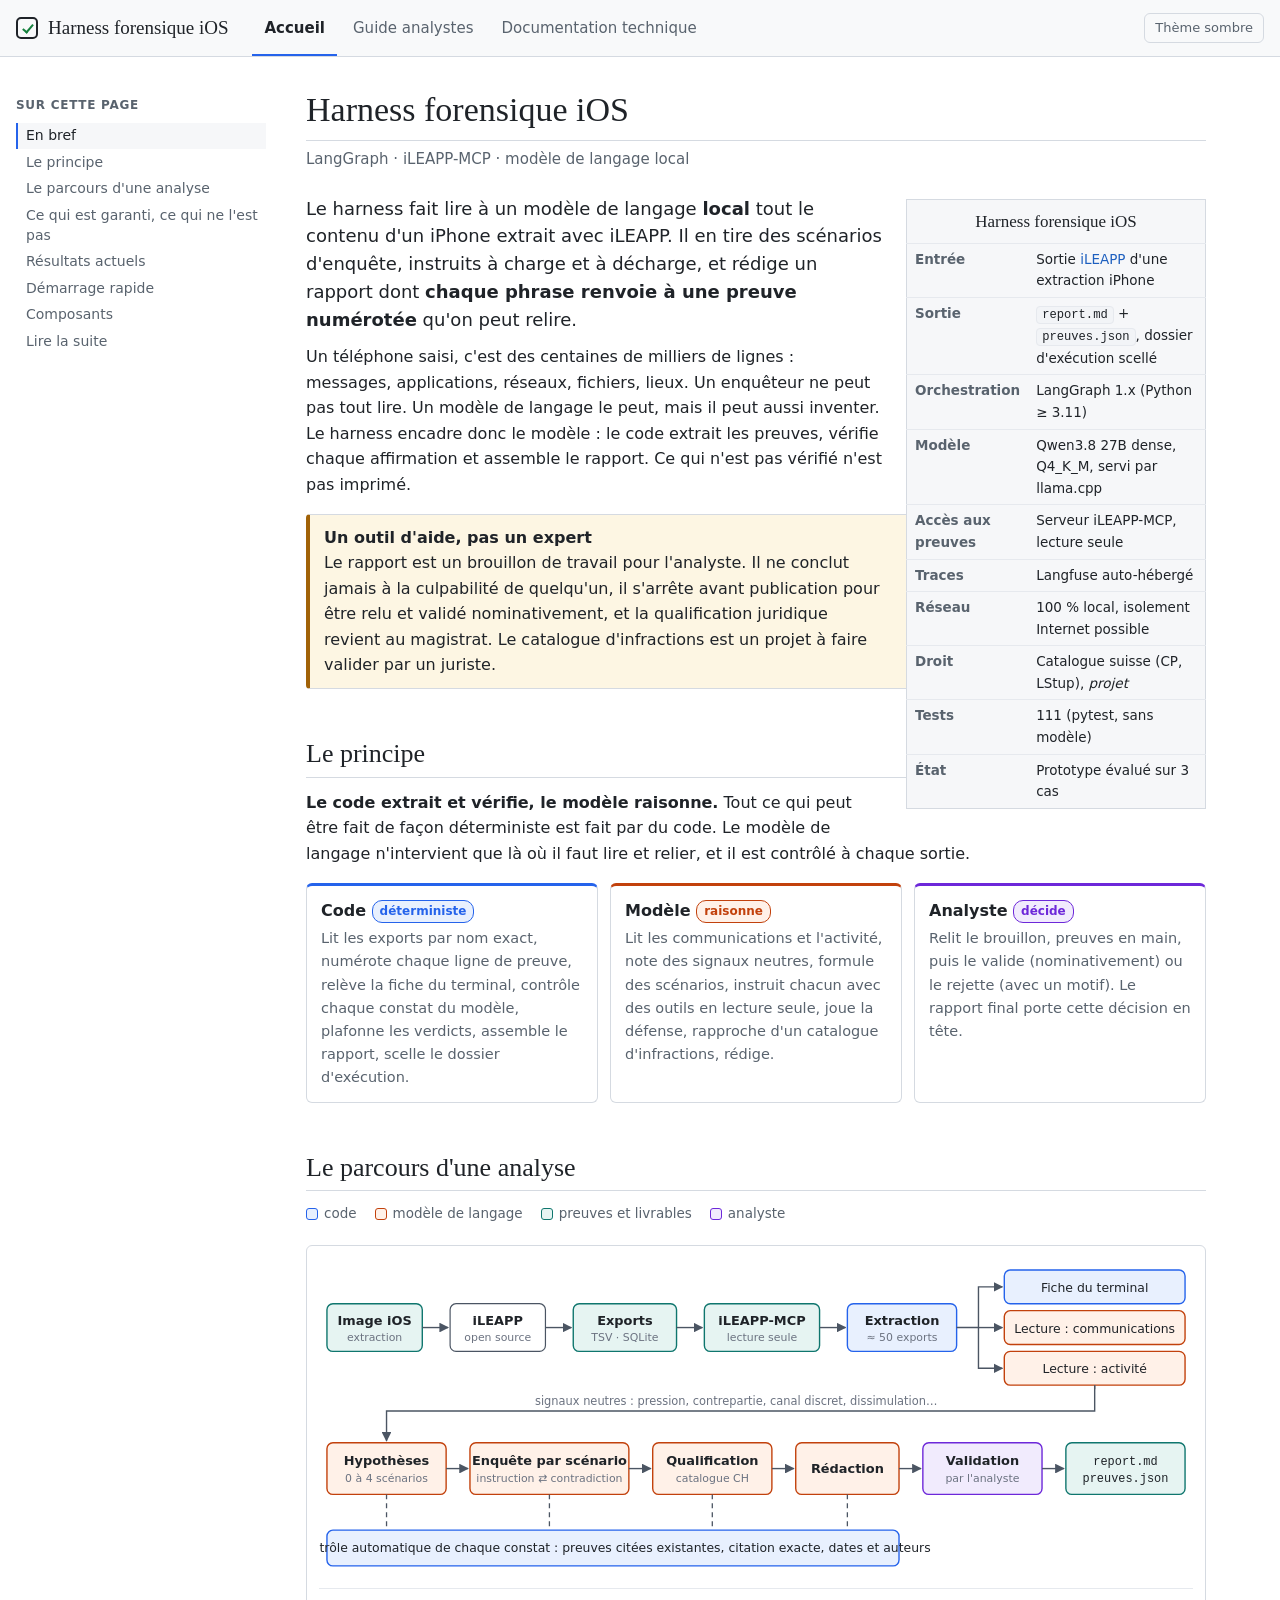
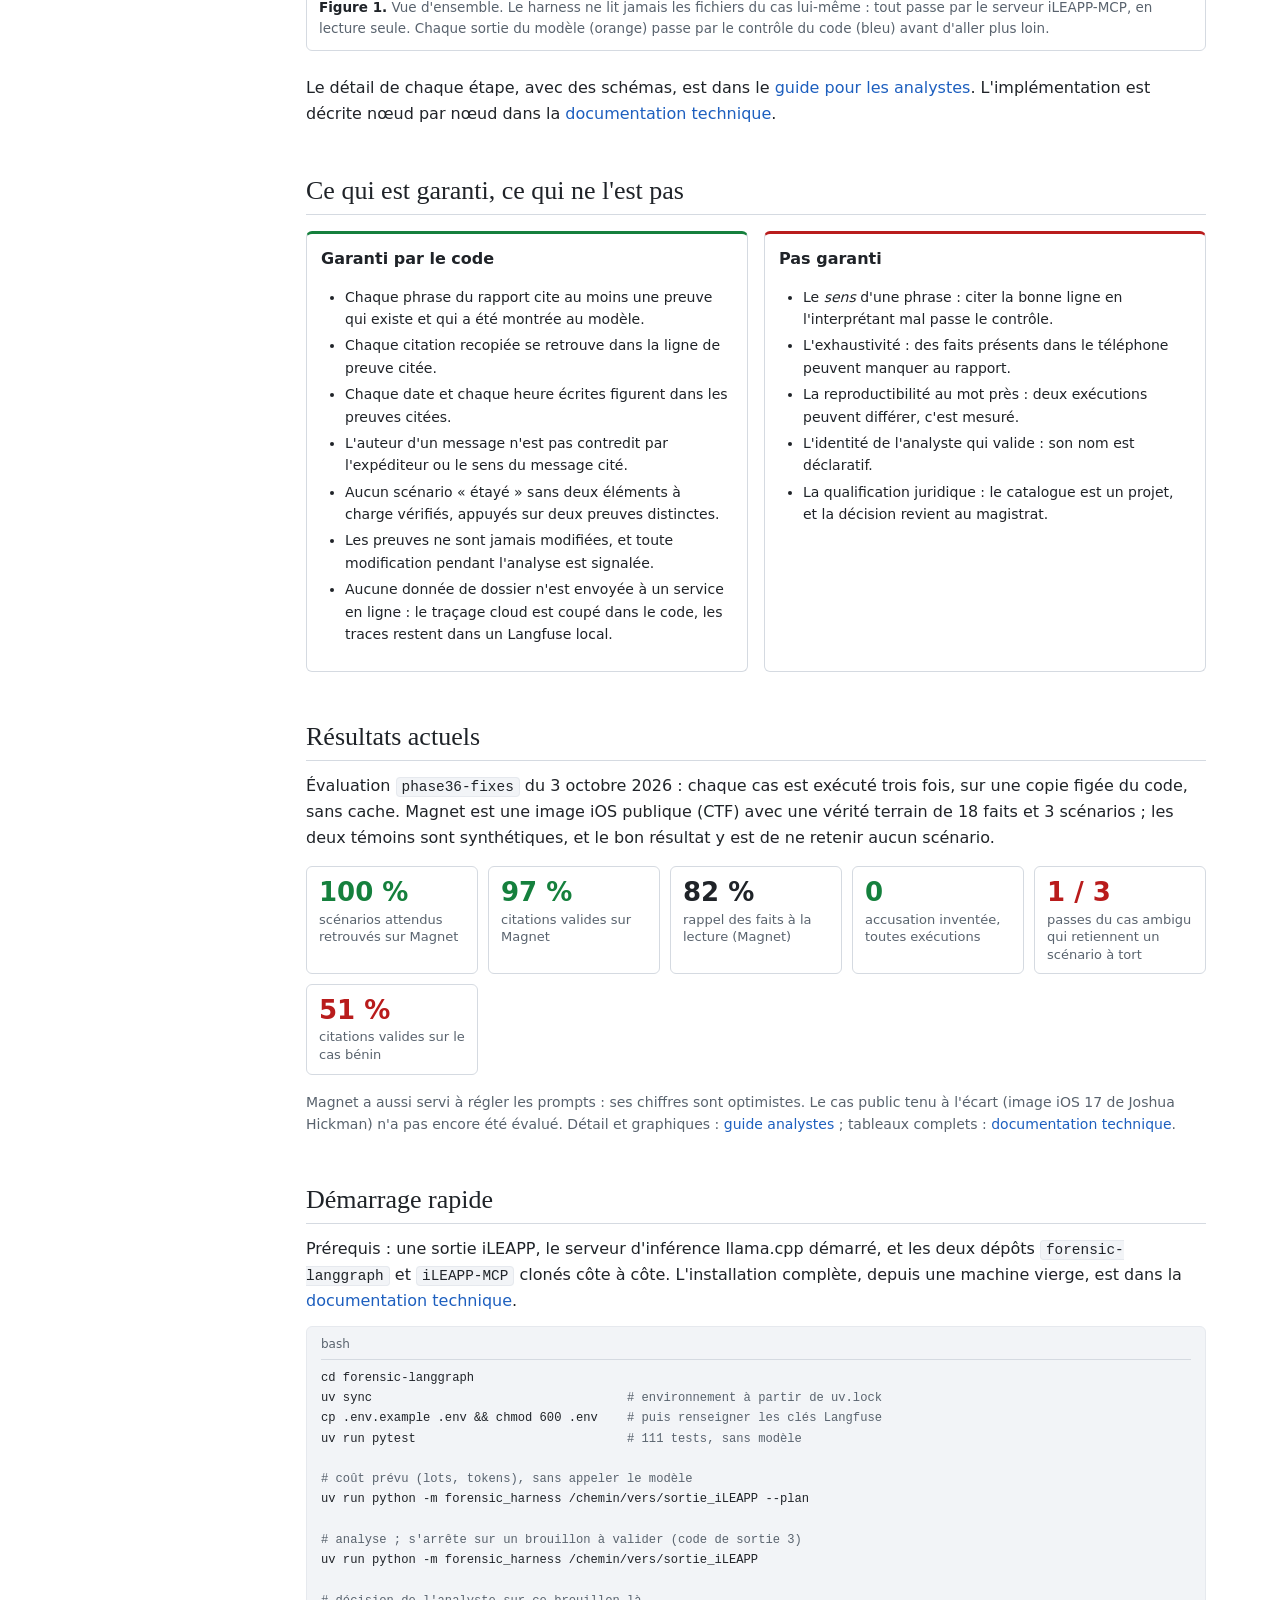
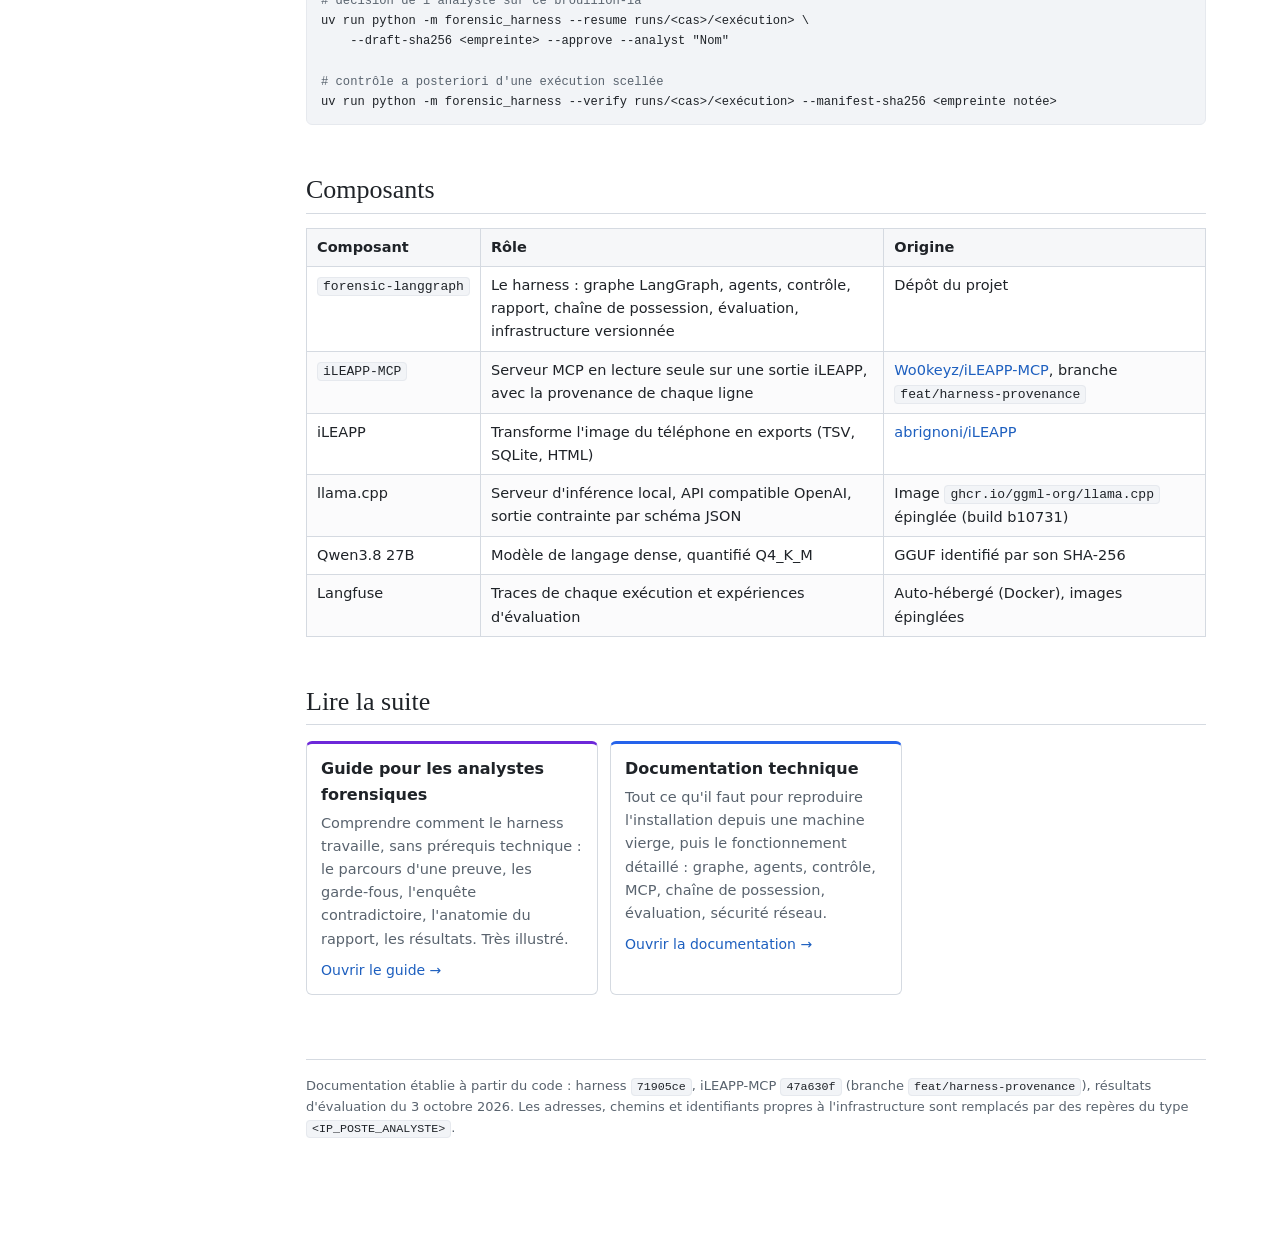
==== docs/index.html @ e7c597a7 "Documentation HTML (5c11982)" ====
<!doctype html>
<html lang="fr">
<head>
<meta charset="utf-8">
<meta name="viewport" content="width=device-width, initial-scale=1">
<title>Harness forensique iOS</title>
<meta name="description" content="Analyse d'une extraction iPhone par un modèle de langage local, où le code extrait et vérifie et le modèle raisonne.">
<link rel="stylesheet" href="assets/style.css">
<script src="assets/site.js"></script>
</head>
<body>

<header class="topbar">
  <div class="topbar-inner">
    <a class="brand" href="index.html"><span class="brand-mark" aria-hidden="true"></span>Harness forensique iOS</a>
    <nav class="tabs" aria-label="Pages">
      <a href="index.html" aria-current="page">Accueil</a>
      <a href="analystes.html">Guide analystes</a>
      <a href="technique.html">Documentation technique</a>
    </nav>
    <button class="theme-toggle" type="button">Thème sombre</button>
  </div>
</header>

<div class="layout">
  <aside class="toc">
    <details open>
      <summary>Sommaire</summary>
      <p class="toc-title">Sur cette page</p>
      <ol>
        <li><a href="#en-bref">En bref</a></li>
        <li><a href="#principe">Le principe</a></li>
        <li><a href="#parcours">Le parcours d'une analyse</a></li>
        <li><a href="#garanties">Ce qui est garanti, ce qui ne l'est pas</a></li>
        <li><a href="#resultats">Résultats actuels</a></li>
        <li><a href="#demarrage">Démarrage rapide</a></li>
        <li><a href="#composants">Composants</a></li>
        <li><a href="#documentation">Lire la suite</a></li>
      </ol>
    </details>
  </aside>

  <main class="content">
    <h1>Harness forensique iOS</h1>
    <p class="subtitle">LangGraph · iLEAPP-MCP · modèle de langage local</p>

    <table class="infobox">
      <caption>Harness forensique iOS</caption>
      <tbody>
        <tr><th>Entrée</th><td>Sortie <a href="https://github.com/abrignoni/iLEAPP">iLEAPP</a> d'une extraction iPhone</td></tr>
        <tr><th>Sortie</th><td><code>report.md</code> + <code>preuves.json</code>, dossier d'exécution scellé</td></tr>
        <tr><th>Orchestration</th><td>LangGraph 1.x (Python ≥ 3.11)</td></tr>
        <tr><th>Modèle</th><td>Qwen3.8 27B dense, Q4_K_M, servi par llama.cpp</td></tr>
        <tr><th>Accès aux preuves</th><td>Serveur iLEAPP-MCP, lecture seule</td></tr>
        <tr><th>Traces</th><td>Langfuse auto-hébergé</td></tr>
        <tr><th>Réseau</th><td>100 % local, isolement Internet possible</td></tr>
        <tr><th>Droit</th><td>Catalogue suisse (CP, LStup), <em>projet</em></td></tr>
        <tr><th>Tests</th><td>111 (pytest, sans modèle)</td></tr>
        <tr><th>État</th><td>Prototype évalué sur 3 cas</td></tr>
      </tbody>
    </table>

    <section id="en-bref">
      <p class="lead">Le harness fait lire à un modèle de langage <strong>local</strong> tout le contenu d'un iPhone
      extrait avec iLEAPP. Il en tire des scénarios d'enquête, instruits à charge et à décharge, et rédige un rapport
      dont <strong>chaque phrase renvoie à une preuve numérotée</strong> qu'on peut relire.</p>
      <p>Un téléphone saisi, c'est des centaines de milliers de lignes : messages, applications, réseaux, fichiers,
      lieux. Un enquêteur ne peut pas tout lire. Un modèle de langage le peut, mais il peut aussi inventer. Le harness
      encadre donc le modèle : le code extrait les preuves, vérifie chaque affirmation et assemble le rapport. Ce qui
      n'est pas vérifié n'est pas imprimé.</p>
      <div class="callout warn">
        <span class="callout-title">Un outil d'aide, pas un expert</span>
        Le rapport est un brouillon de travail pour l'analyste. Il ne conclut jamais à la culpabilité de quelqu'un,
        il s'arrête avant publication pour être relu et validé nominativement, et la qualification juridique revient
        au magistrat. Le catalogue d'infractions est un projet à faire valider par un juriste.
      </div>
    </section>

    <section id="principe">
      <h2>Le principe</h2>
      <p><strong>Le code extrait et vérifie, le modèle raisonne.</strong> Tout ce qui peut être fait de façon
      déterministe est fait par du code. Le modèle de langage n'intervient que là où il faut lire et relier, et il
      est contrôlé à chaque sortie.</p>
      <div class="cards">
        <div class="card code">
          <h3>Code <span class="tag code">déterministe</span></h3>
          <p>Lit les exports par nom exact, numérote chaque ligne de preuve, relève la fiche du terminal, contrôle
          chaque constat du modèle, plafonne les verdicts, assemble le rapport, scelle le dossier d'exécution.</p>
        </div>
        <div class="card model">
          <h3>Modèle <span class="tag model">raisonne</span></h3>
          <p>Lit les communications et l'activité, note des signaux neutres, formule des scénarios, instruit chacun
          avec des outils en lecture seule, joue la défense, rapproche d'un catalogue d'infractions, rédige.</p>
        </div>
        <div class="card human">
          <h3>Analyste <span class="tag human">décide</span></h3>
          <p>Relit le brouillon, preuves en main, puis le valide (nominativement) ou le rejette (avec un motif).
          Le rapport final porte cette décision en tête.</p>
        </div>
      </div>
    </section>

    <section id="parcours">
      <h2>Le parcours d'une analyse</h2>
      <div class="legend">
        <span><i class="l-code"></i>code</span>
        <span><i class="l-model"></i>modèle de langage</span>
        <span><i class="l-data"></i>preuves et livrables</span>
        <span><i class="l-human"></i>analyste</span>
      </div>
      <figure class="diagram">
        <div class="scroll-x">
        <svg viewBox="0 0 880 316" role="img" aria-labelledby="fig1-t">
          <title id="fig1-t">De l'image iOS au rapport : extraction, lecture, hypothèses, enquête, qualification, rédaction, validation</title>
          <defs>
            <marker id="a1" viewBox="0 0 10 10" refX="9" refY="5" markerWidth="7" markerHeight="7" orient="auto-start-reverse"><path class="arrow-head" d="M0,0 L10,5 L0,10 z"/></marker>
          </defs>
          <!-- rangée 1 -->
          <rect class="b-data" x="8" y="42" width="96" height="48" rx="6"/>
          <text x="56" y="63" text-anchor="middle" font-size="13" class="t-b">Image iOS</text>
          <text x="56" y="80" text-anchor="middle" font-size="11" class="t-muted">extraction</text>

          <rect class="box" x="132" y="42" width="96" height="48" rx="6"/>
          <text x="180" y="63" text-anchor="middle" font-size="13" class="t-b">iLEAPP</text>
          <text x="180" y="80" text-anchor="middle" font-size="11" class="t-muted">open source</text>

          <rect class="b-data" x="256" y="42" width="104" height="48" rx="6"/>
          <text x="308" y="63" text-anchor="middle" font-size="13" class="t-b">Exports</text>
          <text x="308" y="80" text-anchor="middle" font-size="11" class="t-muted">TSV · SQLite</text>

          <rect class="b-data" x="388" y="42" width="116" height="48" rx="6"/>
          <text x="446" y="63" text-anchor="middle" font-size="13" class="t-b">iLEAPP-MCP</text>
          <text x="446" y="80" text-anchor="middle" font-size="11" class="t-muted">lecture seule</text>

          <rect class="b-code" x="532" y="42" width="110" height="48" rx="6"/>
          <text x="587" y="63" text-anchor="middle" font-size="13" class="t-b">Extraction</text>
          <text x="587" y="80" text-anchor="middle" font-size="11" class="t-muted">≈ 50 exports</text>

          <rect class="b-code" x="690" y="8" width="182" height="34" rx="6"/>
          <text x="781" y="30" text-anchor="middle" font-size="12.5">Fiche du terminal</text>
          <rect class="b-model" x="690" y="49" width="182" height="34" rx="6"/>
          <text x="781" y="71" text-anchor="middle" font-size="12.5">Lecture : communications</text>
          <rect class="b-model" x="690" y="90" width="182" height="34" rx="6"/>
          <text x="781" y="112" text-anchor="middle" font-size="12.5">Lecture : activité</text>

          <line class="line" x1="104" y1="66" x2="130" y2="66" marker-end="url(#a1)"/>
          <line class="line" x1="228" y1="66" x2="254" y2="66" marker-end="url(#a1)"/>
          <line class="line" x1="360" y1="66" x2="386" y2="66" marker-end="url(#a1)"/>
          <line class="line" x1="504" y1="66" x2="530" y2="66" marker-end="url(#a1)"/>
          <path class="line" d="M642,66 L664,66 L664,25 L688,25" marker-end="url(#a1)"/>
          <path class="line" d="M664,66 L688,66" marker-end="url(#a1)"/>
          <path class="line" d="M664,66 L664,107 L688,107" marker-end="url(#a1)"/>

          <!-- liaison vers la rangée 2 -->
          <path class="line" d="M781,124 L781,150 L68,150 L68,180" marker-end="url(#a1)"/>
          <text x="420" y="144" text-anchor="middle" font-size="11.5" class="t-muted">signaux neutres : pression, contrepartie, canal discret, dissimulation…</text>

          <!-- rangée 2 -->
          <rect class="b-model" x="8" y="182" width="120" height="52" rx="6"/>
          <text x="68" y="204" text-anchor="middle" font-size="13" class="t-b">Hypothèses</text>
          <text x="68" y="222" text-anchor="middle" font-size="11" class="t-muted">0 à 4 scénarios</text>

          <rect class="b-model" x="152" y="182" width="160" height="52" rx="6"/>
          <text x="232" y="204" text-anchor="middle" font-size="13" class="t-b">Enquête par scénario</text>
          <text x="232" y="222" text-anchor="middle" font-size="11" class="t-muted">instruction ⇄ contradiction</text>

          <rect class="b-model" x="336" y="182" width="120" height="52" rx="6"/>
          <text x="396" y="204" text-anchor="middle" font-size="13" class="t-b">Qualification</text>
          <text x="396" y="222" text-anchor="middle" font-size="11" class="t-muted">catalogue CH</text>

          <rect class="b-model" x="480" y="182" width="104" height="52" rx="6"/>
          <text x="532" y="212" text-anchor="middle" font-size="13" class="t-b">Rédaction</text>

          <rect class="b-human" x="608" y="182" width="120" height="52" rx="6"/>
          <text x="668" y="204" text-anchor="middle" font-size="13" class="t-b">Validation</text>
          <text x="668" y="222" text-anchor="middle" font-size="11" class="t-muted">par l'analyste</text>

          <rect class="b-data" x="752" y="182" width="120" height="52" rx="6"/>
          <text x="812" y="204" text-anchor="middle" font-size="12" class="t-mono">report.md</text>
          <text x="812" y="222" text-anchor="middle" font-size="12" class="t-mono">preuves.json</text>

          <line class="line" x1="128" y1="208" x2="150" y2="208" marker-end="url(#a1)"/>
          <line class="line" x1="312" y1="208" x2="334" y2="208" marker-end="url(#a1)"/>
          <line class="line" x1="456" y1="208" x2="478" y2="208" marker-end="url(#a1)"/>
          <line class="line" x1="584" y1="208" x2="606" y2="208" marker-end="url(#a1)"/>
          <line class="line" x1="728" y1="208" x2="750" y2="208" marker-end="url(#a1)"/>

          <!-- contrôle automatique -->
          <rect class="b-code" x="8" y="270" width="576" height="36" rx="6"/>
          <text x="296" y="292" text-anchor="middle" font-size="12.5">Contrôle automatique de chaque constat : preuves citées existantes, citation exacte, dates et auteurs</text>
          <line class="line-dash" x1="68" y1="234" x2="68" y2="268"/>
          <line class="line-dash" x1="232" y1="234" x2="232" y2="268"/>
          <line class="line-dash" x1="396" y1="234" x2="396" y2="268"/>
          <line class="line-dash" x1="532" y1="234" x2="532" y2="268"/>
          <line class="line-dash" x1="781" y1="124" x2="781" y2="128"/>
        </svg>
        </div>
        <figcaption><b>Figure 1.</b> Vue d'ensemble. Le harness ne lit jamais les fichiers du cas lui-même : tout passe
        par le serveur iLEAPP-MCP, en lecture seule. Chaque sortie du modèle (orange) passe par le contrôle du code
        (bleu) avant d'aller plus loin.</figcaption>
      </figure>
      <p>Le détail de chaque étape, avec des schémas, est dans le <a href="analystes.html">guide pour les
      analystes</a>. L'implémentation est décrite nœud par nœud dans la <a href="technique.html#graphe">documentation
      technique</a>.</p>
    </section>

    <section id="garanties">
      <h2>Ce qui est garanti, ce qui ne l'est pas</h2>
      <div class="two-col">
        <div class="yes">
          <h4>Garanti par le code</h4>
          <ul class="small">
            <li>Chaque phrase du rapport cite au moins une preuve qui existe et qui a été montrée au modèle.</li>
            <li>Chaque citation recopiée se retrouve dans la ligne de preuve citée.</li>
            <li>Chaque date et chaque heure écrites figurent dans les preuves citées.</li>
            <li>L'auteur d'un message n'est pas contredit par l'expéditeur ou le sens du message cité.</li>
            <li>Aucun scénario « étayé » sans deux éléments à charge vérifiés, appuyés sur deux preuves distinctes.</li>
            <li>Les preuves ne sont jamais modifiées, et toute modification pendant l'analyse est signalée.</li>
            <li>Aucune donnée de dossier n'est envoyée à un service en ligne : le traçage cloud est coupé dans le code, les traces restent dans un Langfuse local.</li>
          </ul>
        </div>
        <div class="no">
          <h4>Pas garanti</h4>
          <ul class="small">
            <li>Le <em>sens</em> d'une phrase : citer la bonne ligne en l'interprétant mal passe le contrôle.</li>
            <li>L'exhaustivité : des faits présents dans le téléphone peuvent manquer au rapport.</li>
            <li>La reproductibilité au mot près : deux exécutions peuvent différer, c'est mesuré.</li>
            <li>L'identité de l'analyste qui valide : son nom est déclaratif.</li>
            <li>La qualification juridique : le catalogue est un projet, et la décision revient au magistrat.</li>
          </ul>
        </div>
      </div>
    </section>

    <section id="resultats">
      <h2>Résultats actuels</h2>
      <p>Évaluation <code>phase36-fixes</code> du 3 octobre 2026 : chaque cas est exécuté trois fois, sur une copie
      figée du code, sans cache. Magnet est une image iOS publique (CTF) avec une vérité terrain de 18 faits et
      3 scénarios ; les deux témoins sont synthétiques, et le bon résultat y est de ne retenir aucun scénario.</p>
      <div class="kpis">
        <div class="kpi ok"><div class="v">100 %</div><div class="l">scénarios attendus retrouvés sur Magnet</div></div>
        <div class="kpi ok"><div class="v">97 %</div><div class="l">citations valides sur Magnet</div></div>
        <div class="kpi"><div class="v">82 %</div><div class="l">rappel des faits à la lecture (Magnet)</div></div>
        <div class="kpi ok"><div class="v">0</div><div class="l">accusation inventée, toutes exécutions</div></div>
        <div class="kpi ko"><div class="v">1 / 3</div><div class="l">passes du cas ambigu qui retiennent un scénario à tort</div></div>
        <div class="kpi ko"><div class="v">51 %</div><div class="l">citations valides sur le cas bénin</div></div>
      </div>
      <p class="small muted">Magnet a aussi servi à régler les prompts : ses chiffres sont optimistes. Le cas public
      tenu à l'écart (image iOS 17 de Joshua Hickman) n'a pas encore été évalué. Détail et graphiques :
      <a href="analystes.html#resultats">guide analystes</a> ; tableaux complets :
      <a href="technique.html#resultats">documentation technique</a>.</p>
    </section>

    <section id="demarrage">
      <h2>Démarrage rapide</h2>
      <p>Prérequis : une sortie iLEAPP, le serveur d'inférence llama.cpp démarré, et les deux dépôts
      <code>forensic-langgraph</code> et <code>iLEAPP-MCP</code> clonés côte à côte. L'installation complète, depuis une
      machine vierge, est dans la <a href="technique.html#installation">documentation technique</a>.</p>
<pre data-title="bash"><code>cd forensic-langgraph
uv sync                                   <span class="c"># environnement à partir de uv.lock</span>
cp .env.example .env &amp;&amp; chmod 600 .env    <span class="c"># puis renseigner les clés Langfuse</span>
uv run pytest                             <span class="c"># 111 tests, sans modèle</span>

<span class="c"># coût prévu (lots, tokens), sans appeler le modèle</span>
uv run python -m forensic_harness /chemin/vers/sortie_iLEAPP --plan

<span class="c"># analyse ; s'arrête sur un brouillon à valider (code de sortie 3)</span>
uv run python -m forensic_harness /chemin/vers/sortie_iLEAPP

<span class="c"># décision de l'analyste sur ce brouillon-là</span>
uv run python -m forensic_harness --resume runs/&lt;cas&gt;/&lt;exécution&gt; \
    --draft-sha256 &lt;empreinte&gt; --approve --analyst "Nom"

<span class="c"># contrôle a posteriori d'une exécution scellée</span>
uv run python -m forensic_harness --verify runs/&lt;cas&gt;/&lt;exécution&gt; --manifest-sha256 &lt;empreinte notée&gt;</code></pre>
    </section>

    <section id="composants">
      <h2>Composants</h2>
      <div class="table-wrap">
      <table>
        <thead><tr><th>Composant</th><th>Rôle</th><th>Origine</th></tr></thead>
        <tbody>
          <tr><td><code>forensic-langgraph</code></td><td>Le harness : graphe LangGraph, agents, contrôle, rapport, chaîne de possession, évaluation, infrastructure versionnée</td><td>Dépôt du projet</td></tr>
          <tr><td><code>iLEAPP-MCP</code></td><td>Serveur MCP en lecture seule sur une sortie iLEAPP, avec la provenance de chaque ligne</td><td><a href="https://github.com/Wo0keyz/iLEAPP-MCP">Wo0keyz/iLEAPP-MCP</a>, branche <code>feat/harness-provenance</code></td></tr>
          <tr><td>iLEAPP</td><td>Transforme l'image du téléphone en exports (TSV, SQLite, HTML)</td><td><a href="https://github.com/abrignoni/iLEAPP">abrignoni/iLEAPP</a></td></tr>
          <tr><td>llama.cpp</td><td>Serveur d'inférence local, API compatible OpenAI, sortie contrainte par schéma JSON</td><td>Image <code>ghcr.io/ggml-org/llama.cpp</code> épinglée (build b10731)</td></tr>
          <tr><td>Qwen3.8 27B</td><td>Modèle de langage dense, quantifié Q4_K_M</td><td>GGUF identifié par son SHA-256</td></tr>
          <tr><td>Langfuse</td><td>Traces de chaque exécution et expériences d'évaluation</td><td>Auto-hébergé (Docker), images épinglées</td></tr>
        </tbody>
      </table>
      </div>
    </section>

    <section id="documentation">
      <h2>Lire la suite</h2>
      <div class="cards">
        <a class="card human" href="analystes.html">
          <h3>Guide pour les analystes forensiques</h3>
          <p>Comprendre comment le harness travaille, sans prérequis technique : le parcours d'une preuve, les
          garde-fous, l'enquête contradictoire, l'anatomie du rapport, les résultats. Très illustré.</p>
          <span class="go">Ouvrir le guide →</span>
        </a>
        <a class="card code" href="technique.html">
          <h3>Documentation technique</h3>
          <p>Tout ce qu'il faut pour reproduire l'installation depuis une machine vierge, puis le fonctionnement
          détaillé : graphe, agents, contrôle, MCP, chaîne de possession, évaluation, sécurité réseau.</p>
          <span class="go">Ouvrir la documentation →</span>
        </a>
      </div>
    </section>

    <p class="footer">Documentation établie à partir du code : harness <code>71905ce</code>, iLEAPP-MCP
    <code>47a630f</code> (branche <code>feat/harness-provenance</code>), résultats d'évaluation du 3 octobre 2026.
    Les adresses, chemins et identifiants propres à l'infrastructure sont remplacés par des repères du type
    <code>&lt;IP_POSTE_ANALYSTE&gt;</code>.</p>
  </main>
</div>
</body>
</html>
---- docs/assets/style.css ----
/* Harness forensique iOS — documentation. Style sobre de type wiki, sans dépendance externe. */

:root {
  --bg: #ffffff;
  --bg-soft: #f6f7f9;
  --bg-softer: #fbfbfc;
  --border: #d5dae1;
  --border-soft: #e6e9ee;
  --text: #1f2328;
  --muted: #59636e;
  --link: #1d5fbf;
  --link-visited: #6a3fb5;
  --code-bg: #f2f4f7;
  --code-text: #1f2328;
  --header-bg: #f8f9fa;

  /* sémantique du projet : bleu = code déterministe, orange = modèle, vert = vérifié, rouge = rejeté */
  --c-code: #2563eb;
  --c-code-soft: #e8f0fe;
  --c-model: #c2410c;
  --c-model-soft: #fff1e8;
  --c-ok: #15803d;
  --c-ok-soft: #e8f6ed;
  --c-ko: #b91c1c;
  --c-ko-soft: #fdecec;
  --c-human: #6d28d9;
  --c-human-soft: #f1ebfd;
  --c-data: #0f766e;
  --c-data-soft: #e6f4f2;
  --c-warn: #a16207;
  --c-warn-soft: #fdf6e3;

  /* schémas */
  --svg-fill: #ffffff;
  --svg-stroke: #4b5563;
  --svg-text: #1f2328;
  --svg-muted: #6b7280;
  --svg-zone: #f6f7f9;

  --serif: Georgia, "Linux Libertine", "Times New Roman", serif;
  --sans: system-ui, -apple-system, "Segoe UI", Roboto, "Helvetica Neue", Arial, sans-serif;
  --mono: ui-monospace, "Cascadia Mono", "SFMono-Regular", Consolas, "Liberation Mono", monospace;
  color-scheme: light;
}

@media (prefers-color-scheme: dark) {
  :root:not([data-theme="light"]) {
    --bg: #15171a;
    --bg-soft: #1d2024;
    --bg-softer: #191b1f;
    --border: #353a42;
    --border-soft: #2a2e34;
    --text: #e4e6ea;
    --muted: #9aa3ad;
    --link: #79aaf2;
    --link-visited: #b39af0;
    --code-bg: #20242a;
    --code-text: #e4e6ea;
    --header-bg: #1a1c20;
    --c-code: #6f9cf5;
    --c-code-soft: #1b2638;
    --c-model: #f08a4b;
    --c-model-soft: #33221a;
    --c-ok: #4cc07a;
    --c-ok-soft: #17291f;
    --c-ko: #f07272;
    --c-ko-soft: #321b1d;
    --c-human: #a98bf2;
    --c-human-soft: #251d38;
    --c-data: #4fc1b5;
    --c-data-soft: #142a28;
    --c-warn: #e0b04c;
    --c-warn-soft: #2d2615;
    --svg-fill: #1d2024;
    --svg-stroke: #9aa3ad;
    --svg-text: #e4e6ea;
    --svg-muted: #9aa3ad;
    --svg-zone: #191b1f;
    color-scheme: dark;
  }
}
:root[data-theme="dark"] {
  --bg: #15171a;
  --bg-soft: #1d2024;
  --bg-softer: #191b1f;
  --border: #353a42;
  --border-soft: #2a2e34;
  --text: #e4e6ea;
  --muted: #9aa3ad;
  --link: #79aaf2;
  --link-visited: #b39af0;
  --code-bg: #20242a;
  --code-text: #e4e6ea;
  --header-bg: #1a1c20;
  --c-code: #6f9cf5;
  --c-code-soft: #1b2638;
  --c-model: #f08a4b;
  --c-model-soft: #33221a;
  --c-ok: #4cc07a;
  --c-ok-soft: #17291f;
  --c-ko: #f07272;
  --c-ko-soft: #321b1d;
  --c-human: #a98bf2;
  --c-human-soft: #251d38;
  --c-data: #4fc1b5;
  --c-data-soft: #142a28;
  --c-warn: #e0b04c;
  --c-warn-soft: #2d2615;
  --svg-fill: #1d2024;
  --svg-stroke: #9aa3ad;
  --svg-text: #e4e6ea;
  --svg-muted: #9aa3ad;
  --svg-zone: #191b1f;
  color-scheme: dark;
}

* { box-sizing: border-box; }
html { scroll-padding-top: 72px; -webkit-text-size-adjust: 100%; }
body {
  margin: 0;
  background: var(--bg);
  color: var(--text);
  font-family: var(--sans);
  font-size: 16px;
  line-height: 1.6;
}

a { color: var(--link); text-decoration: none; }
a:hover { text-decoration: underline; }

/* --- barre du haut --------------------------------------------------------------------------- */

.topbar {
  position: sticky;
  top: 0;
  z-index: 10;
  background: var(--header-bg);
  border-bottom: 1px solid var(--border);
}
.topbar-inner {
  max-width: 1280px;
  margin: 0 auto;
  padding: 0 16px;
  display: flex;
  align-items: center;
  gap: 24px;
  min-height: 56px;
  flex-wrap: wrap;
}
.brand {
  font-family: var(--serif);
  font-size: 19px;
  color: var(--text);
  white-space: nowrap;
  display: flex;
  align-items: center;
  gap: 10px;
}
.brand:hover { text-decoration: none; }
.brand-mark {
  width: 22px; height: 22px;
  border: 2px solid var(--text);
  border-radius: 5px;
  position: relative;
  flex: none;
}
.brand-mark::after {
  content: "";
  position: absolute;
  left: 7px; top: 3px;
  width: 4px; height: 9px;
  border: solid var(--c-ok);
  border-width: 0 2px 2px 0;
  transform: rotate(40deg);
}
.tabs { display: flex; gap: 4px; flex-wrap: wrap; }
.tabs a {
  color: var(--muted);
  padding: 16px 12px 14px;
  border-bottom: 2px solid transparent;
  font-size: 15px;
}
.tabs a:hover { color: var(--text); text-decoration: none; }
.tabs a[aria-current="page"] { color: var(--text); border-bottom-color: var(--c-code); font-weight: 600; }
.theme-toggle {
  margin-left: auto;
  background: none;
  border: 1px solid var(--border);
  color: var(--muted);
  border-radius: 6px;
  padding: 4px 10px;
  font: inherit;
  font-size: 13px;
  cursor: pointer;
}
.theme-toggle:hover { color: var(--text); }

/* --- mise en page ---------------------------------------------------------------------------- */

.layout {
  max-width: 1280px;
  margin: 0 auto;
  padding: 0 16px;
  display: grid;
  grid-template-columns: 250px minmax(0, 1fr);
  gap: 40px;
}
.toc {
  position: sticky;
  top: 72px;
  align-self: start;
  max-height: calc(100vh - 88px);
  overflow-y: auto;
  padding: 24px 0 40px;
  font-size: 14px;
}
.toc-title {
  font-size: 12px;
  text-transform: uppercase;
  letter-spacing: .06em;
  color: var(--muted);
  margin: 0 0 8px;
  font-weight: 600;
}
.toc ol { list-style: none; margin: 0; padding: 0; }
.toc ol ol { padding-left: 14px; margin: 2px 0 6px; }
.toc li { margin: 1px 0; }
.toc a {
  display: block;
  color: var(--muted);
  padding: 3px 8px;
  border-left: 2px solid transparent;
  line-height: 1.4;
}
.toc a:hover { color: var(--text); text-decoration: none; background: var(--bg-soft); }
.toc a.active { color: var(--text); border-left-color: var(--c-code); background: var(--bg-soft); }
.toc details summary { display: none; }

main.content {
  min-width: 0;
  max-width: 900px;
  padding: 24px 0 96px;
}

/* --- typographie ----------------------------------------------------------------------------- */

h1, h2 { font-family: var(--serif); font-weight: normal; }
h1 {
  font-size: 34px;
  line-height: 1.25;
  margin: 8px 0 4px;
  padding-bottom: 8px;
  border-bottom: 1px solid var(--border);
}
.subtitle { color: var(--muted); margin: 6px 0 24px; font-size: 15px; }
h2 {
  font-size: 26px;
  line-height: 1.3;
  margin: 48px 0 12px;
  padding-bottom: 6px;
  border-bottom: 1px solid var(--border);
}
h3 { font-size: 19px; margin: 32px 0 8px; }
h4 { font-size: 16px; margin: 24px 0 6px; }
h2 .num, h3 .num { color: var(--muted); font-weight: normal; margin-right: 6px; }
p { margin: 10px 0; }
ul, ol { padding-left: 24px; }
li { margin: 4px 0; }
strong { font-weight: 600; }
.lead { font-size: 18px; line-height: 1.55; }
.muted { color: var(--muted); }
.small { font-size: 14px; }
hr { border: none; border-top: 1px solid var(--border); margin: 32px 0; }

code, kbd, pre { font-family: var(--mono); font-size: 0.9em; }
:not(pre) > code {
  background: var(--code-bg);
  color: var(--code-text);
  padding: 1px 5px;
  border-radius: 4px;
  border: 1px solid var(--border-soft);
  overflow-wrap: anywhere;
}
pre {
  background: var(--code-bg);
  color: var(--code-text);
  border: 1px solid var(--border-soft);
  border-radius: 6px;
  padding: 12px 14px;
  overflow-x: auto;
  line-height: 1.5;
  font-size: 13.5px;
  position: relative;
  margin: 12px 0;
}
pre .c { color: var(--muted); }
pre[data-title]::before {
  content: attr(data-title);
  display: block;
  font-family: var(--sans);
  font-size: 12px;
  color: var(--muted);
  margin: -4px 0 8px;
  padding-bottom: 6px;
  border-bottom: 1px solid var(--border);
}
.copy-btn {
  position: absolute;
  top: 6px; right: 6px;
  font: 12px var(--sans);
  background: var(--bg);
  color: var(--muted);
  border: 1px solid var(--border);
  border-radius: 4px;
  padding: 2px 8px;
  cursor: pointer;
  opacity: 0;
  transition: opacity .15s;
}
pre:hover .copy-btn, .copy-btn:focus { opacity: 1; }
@media (hover: none) { .copy-btn { opacity: 1; } }

/* --- tableaux ------------------------------------------------------------------------------- */

.table-wrap { overflow-x: auto; margin: 14px 0; }
table {
  border-collapse: collapse;
  width: 100%;
  font-size: 14.5px;
}
th, td {
  border: 1px solid var(--border);
  padding: 7px 10px;
  text-align: left;
  vertical-align: top;
}
th { background: var(--bg-soft); font-weight: 600; }
tbody tr:nth-child(even) td { background: var(--bg-softer); }
td.num, th.num { text-align: right; font-variant-numeric: tabular-nums; white-space: nowrap; }
td code { white-space: nowrap; }
td.wrap code { white-space: normal; }

/* --- encadrés ------------------------------------------------------------------------------- */

.callout {
  border: 1px solid var(--border);
  border-left: 4px solid var(--muted);
  background: var(--bg-soft);
  border-radius: 4px;
  padding: 10px 14px;
  margin: 16px 0;
}
.callout > :first-child { margin-top: 0; }
.callout > :last-child { margin-bottom: 0; }
.callout-title { font-weight: 600; display: block; margin-bottom: 4px; }
.callout.note { border-left-color: var(--c-code); background: var(--c-code-soft); }
.callout.warn { border-left-color: var(--c-warn); background: var(--c-warn-soft); }
.callout.limit { border-left-color: var(--c-ko); background: var(--c-ko-soft); }
.callout.ok { border-left-color: var(--c-ok); background: var(--c-ok-soft); }
.callout.human { border-left-color: var(--c-human); background: var(--c-human-soft); }

/* --- infobox (accueil) ---------------------------------------------------------------------- */

.infobox {
  float: right;
  width: 300px;
  margin: 4px 0 16px 24px;
  border: 1px solid var(--border);
  background: var(--bg-soft);
  font-size: 13.5px;
  border-collapse: collapse;
}
.infobox caption {
  font-family: var(--serif);
  font-size: 17px;
  padding: 8px;
  background: var(--bg-soft);
  border: 1px solid var(--border);
  border-bottom: none;
  caption-side: top;
}
.infobox th, .infobox td { border: none; border-top: 1px solid var(--border-soft); padding: 5px 8px; background: none !important; }
.infobox th { width: 38%; font-weight: 600; color: var(--muted); }

/* --- schémas -------------------------------------------------------------------------------- */

figure.diagram {
  margin: 20px 0 24px;
  border: 1px solid var(--border);
  border-radius: 6px;
  background: var(--bg);
  padding: 16px 12px 10px;
}
figure.diagram svg { display: block; width: 100%; height: auto; }
figure.diagram figcaption {
  font-size: 13.5px;
  color: var(--muted);
  border-top: 1px solid var(--border-soft);
  margin-top: 12px;
  padding-top: 8px;
}
figure.diagram figcaption b { color: var(--text); font-weight: 600; }
.scroll-x { overflow-x: auto; }
.scroll-x svg { min-width: 640px; }

svg text { font-family: var(--sans); fill: var(--svg-text); }
svg .t-muted { fill: var(--svg-muted); }
svg .t-code { fill: var(--c-code); }
svg .t-model { fill: var(--c-model); }
svg .t-ok { fill: var(--c-ok); }
svg .t-ko { fill: var(--c-ko); }
svg .t-human { fill: var(--c-human); }
svg .t-data { fill: var(--c-data); }
svg .t-mono { font-family: var(--mono); }
svg .t-b { font-weight: 600; }
svg .box { fill: var(--svg-fill); stroke: var(--svg-stroke); stroke-width: 1.2; }
svg .zone { fill: var(--svg-zone); stroke: var(--border); stroke-width: 1; stroke-dasharray: 5 4; }
svg .zone-solid { fill: var(--svg-zone); stroke: var(--border); stroke-width: 1; }
svg .b-code { fill: var(--c-code-soft); stroke: var(--c-code); stroke-width: 1.4; }
svg .b-model { fill: var(--c-model-soft); stroke: var(--c-model); stroke-width: 1.4; }
svg .b-ok { fill: var(--c-ok-soft); stroke: var(--c-ok); stroke-width: 1.4; }
svg .b-ko { fill: var(--c-ko-soft); stroke: var(--c-ko); stroke-width: 1.4; }
svg .b-human { fill: var(--c-human-soft); stroke: var(--c-human); stroke-width: 1.4; }
svg .b-data { fill: var(--c-data-soft); stroke: var(--c-data); stroke-width: 1.4; }
svg .b-warn { fill: var(--c-warn-soft); stroke: var(--c-warn); stroke-width: 1.4; }
svg .line { stroke: var(--svg-stroke); stroke-width: 1.4; fill: none; }
svg .line-dash { stroke: var(--svg-stroke); stroke-width: 1.3; fill: none; stroke-dasharray: 5 4; }
svg .line-code { stroke: var(--c-code); stroke-width: 1.5; fill: none; }
svg .line-model { stroke: var(--c-model); stroke-width: 1.5; fill: none; }
svg .line-ok { stroke: var(--c-ok); stroke-width: 1.5; fill: none; }
svg .line-ko { stroke: var(--c-ko); stroke-width: 1.5; fill: none; }
svg .line-human { stroke: var(--c-human); stroke-width: 1.5; fill: none; }
svg .line-data { stroke: var(--c-data); stroke-width: 1.5; fill: none; }
svg .arrow-head { fill: var(--svg-stroke); }
svg .fill-code { fill: var(--c-code); }
svg .fill-model { fill: var(--c-model); }
svg .fill-ok { fill: var(--c-ok); }
svg .fill-ko { fill: var(--c-ko); }
svg .fill-human { fill: var(--c-human); }
svg .fill-data { fill: var(--c-data); }
svg .fill-track { fill: var(--border-soft); }
svg .fill-muted { fill: var(--svg-muted); }
svg .grid-line { stroke: var(--border-soft); stroke-width: 1; }

/* légende des couleurs */
.legend { display: flex; flex-wrap: wrap; gap: 6px 18px; font-size: 13.5px; color: var(--muted); margin: 8px 0 16px; }
.legend span { display: inline-flex; align-items: center; gap: 6px; }
.legend i { width: 12px; height: 12px; border-radius: 3px; display: inline-block; border: 1.5px solid; }
.legend .l-code { background: var(--c-code-soft); border-color: var(--c-code); }
.legend .l-model { background: var(--c-model-soft); border-color: var(--c-model); }
.legend .l-ok { background: var(--c-ok-soft); border-color: var(--c-ok); }
.legend .l-ko { background: var(--c-ko-soft); border-color: var(--c-ko); }
.legend .l-human { background: var(--c-human-soft); border-color: var(--c-human); }
.legend .l-data { background: var(--c-data-soft); border-color: var(--c-data); }

/* étiquettes */
.tag {
  display: inline-block;
  font-size: 12px;
  font-weight: 600;
  padding: 1px 7px;
  border-radius: 10px;
  border: 1px solid;
  vertical-align: 1px;
  white-space: nowrap;
}
.tag.code { color: var(--c-code); background: var(--c-code-soft); }
.tag.model { color: var(--c-model); background: var(--c-model-soft); }
.tag.ok { color: var(--c-ok); background: var(--c-ok-soft); }
.tag.ko { color: var(--c-ko); background: var(--c-ko-soft); }
.tag.human { color: var(--c-human); background: var(--c-human-soft); }
.tag.data { color: var(--c-data); background: var(--c-data-soft); }
.tag.warn { color: var(--c-warn); background: var(--c-warn-soft); }

/* --- cartes et grilles ---------------------------------------------------------------------- */

.cards { display: grid; grid-template-columns: repeat(auto-fill, minmax(250px, 1fr)); gap: 12px; margin: 16px 0; }
.card {
  border: 1px solid var(--border);
  border-radius: 6px;
  padding: 12px 14px;
  background: var(--bg);
}
.card h3, .card h4 { margin: 0 0 4px; font-size: 16px; }
.card p { margin: 4px 0 0; font-size: 14.5px; color: var(--muted); }
a.card { color: inherit; display: block; }
a.card:hover { text-decoration: none; border-color: var(--c-code); }
a.card .go { color: var(--link); font-size: 14px; display: inline-block; margin-top: 8px; }
.card.code { border-top: 3px solid var(--c-code); }
.card.model { border-top: 3px solid var(--c-model); }
.card.human { border-top: 3px solid var(--c-human); }
.card.ok { border-top: 3px solid var(--c-ok); }
.card.data { border-top: 3px solid var(--c-data); }

.signal-grid { display: grid; grid-template-columns: repeat(auto-fill, minmax(200px, 1fr)); gap: 8px; margin: 14px 0; }
.signal {
  border: 1px solid var(--border);
  border-left: 3px solid var(--c-model);
  border-radius: 4px;
  padding: 8px 10px;
  font-size: 14px;
  background: var(--bg);
}
.signal b { display: block; font-family: var(--mono); font-size: 13px; font-weight: 600; color: var(--c-model); }
.signal.neutral { border-left-color: var(--muted); }
.signal.neutral b { color: var(--muted); }

.kpis { display: grid; grid-template-columns: repeat(auto-fill, minmax(165px, 1fr)); gap: 10px; margin: 16px 0; }
.kpi { border: 1px solid var(--border); border-radius: 6px; padding: 10px 12px; background: var(--bg); }
.kpi .v { font-size: 26px; font-weight: 600; font-variant-numeric: tabular-nums; line-height: 1.2; }
.kpi .l { font-size: 13px; color: var(--muted); line-height: 1.35; margin-top: 2px; }
.kpi.ok .v { color: var(--c-ok); }
.kpi.ko .v { color: var(--c-ko); }
.kpi.warn .v { color: var(--c-warn); }

.two-col { display: grid; grid-template-columns: 1fr 1fr; gap: 16px; margin: 16px 0; }
.two-col > div { border: 1px solid var(--border); border-radius: 6px; padding: 12px 14px; }
.two-col h4 { margin-top: 0; }
.two-col .yes { border-top: 3px solid var(--c-ok); }
.two-col .no { border-top: 3px solid var(--c-ko); }

/* étapes numérotées */
ol.steps { counter-reset: step; list-style: none; padding-left: 0; }
ol.steps > li { counter-increment: step; position: relative; padding-left: 40px; margin: 14px 0; }
ol.steps > li::before {
  content: counter(step);
  position: absolute; left: 0; top: 0;
  width: 26px; height: 26px;
  border-radius: 50%;
  border: 1.5px solid var(--c-code);
  color: var(--c-code);
  font-weight: 600; font-size: 14px;
  display: flex; align-items: center; justify-content: center;
}

/* arborescence */
.tree { font-family: var(--mono); font-size: 13.5px; white-space: pre; }

/* glossaire */
dl.glossary dt { font-weight: 600; margin-top: 12px; }
dl.glossary dd { margin: 2px 0 0 0; color: var(--text); }
dl.glossary dd p { margin: 2px 0; }

/* document simulé (anatomie du rapport) */
.mock-doc {
  border: 1px solid var(--border);
  border-radius: 6px;
  background: var(--bg-softer);
  padding: 16px 20px;
  font-size: 14.5px;
  margin: 16px 0;
}
.mock-doc h5 { font-size: 15px; margin: 14px 0 4px; font-family: var(--serif); font-weight: normal; border-bottom: 1px solid var(--border-soft); padding-bottom: 2px; }
.mock-doc h5:first-child { margin-top: 0; }
.mock-doc .ref { font-family: var(--mono); font-size: 12.5px; color: var(--c-data); font-weight: 600; }
.mock-doc .fn { color: var(--muted); font-size: 13px; }

.footer {
  border-top: 1px solid var(--border);
  margin-top: 64px;
  padding-top: 16px;
  font-size: 13px;
  color: var(--muted);
}

/* --- écrans étroits ------------------------------------------------------------------------- */

@media (max-width: 960px) {
  .layout { grid-template-columns: minmax(0, 1fr); gap: 0; }
  .toc {
    position: static;
    max-height: none;
    padding: 12px 0 0;
    border-bottom: 1px solid var(--border);
  }
  .toc details summary {
    display: block;
    cursor: pointer;
    font-weight: 600;
    padding: 6px 0 10px;
    color: var(--muted);
  }
  .toc .toc-title { display: none; }
  .infobox { float: none; width: 100%; margin: 12px 0; }
  .two-col { grid-template-columns: 1fr; }
}
@media (max-width: 600px) {
  body { font-size: 15.5px; }
  h1 { font-size: 27px; }
  h2 { font-size: 22px; }
  .topbar-inner { gap: 4px 12px; padding-top: 6px; }
  .tabs a { padding: 8px 8px 10px; font-size: 14px; }
  .theme-toggle { margin-left: 0; }
  figure.diagram { padding: 10px 6px 8px; }
}

@media print {
  .topbar, .toc, .copy-btn, .theme-toggle { display: none !important; }
  .layout { display: block; }
  main.content { max-width: none; padding: 0; }
  figure.diagram, pre, table { break-inside: avoid; }
}
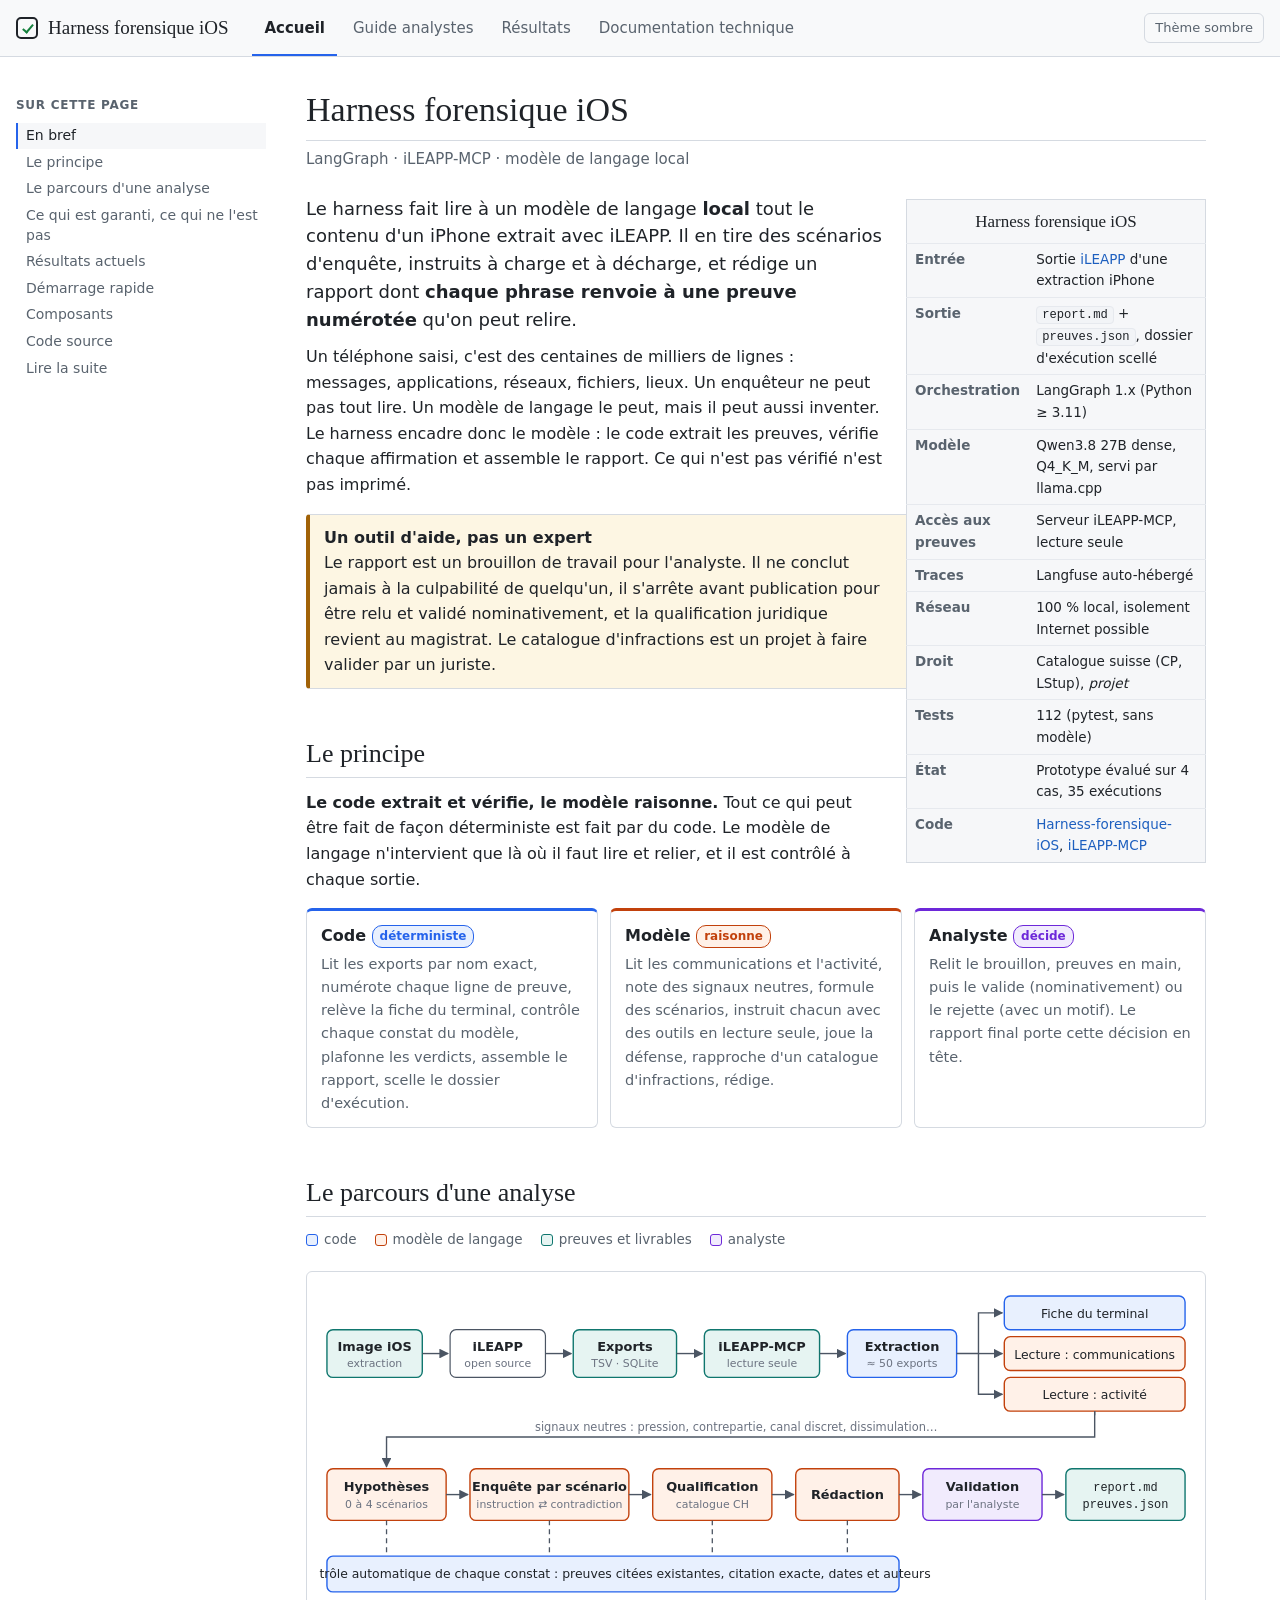
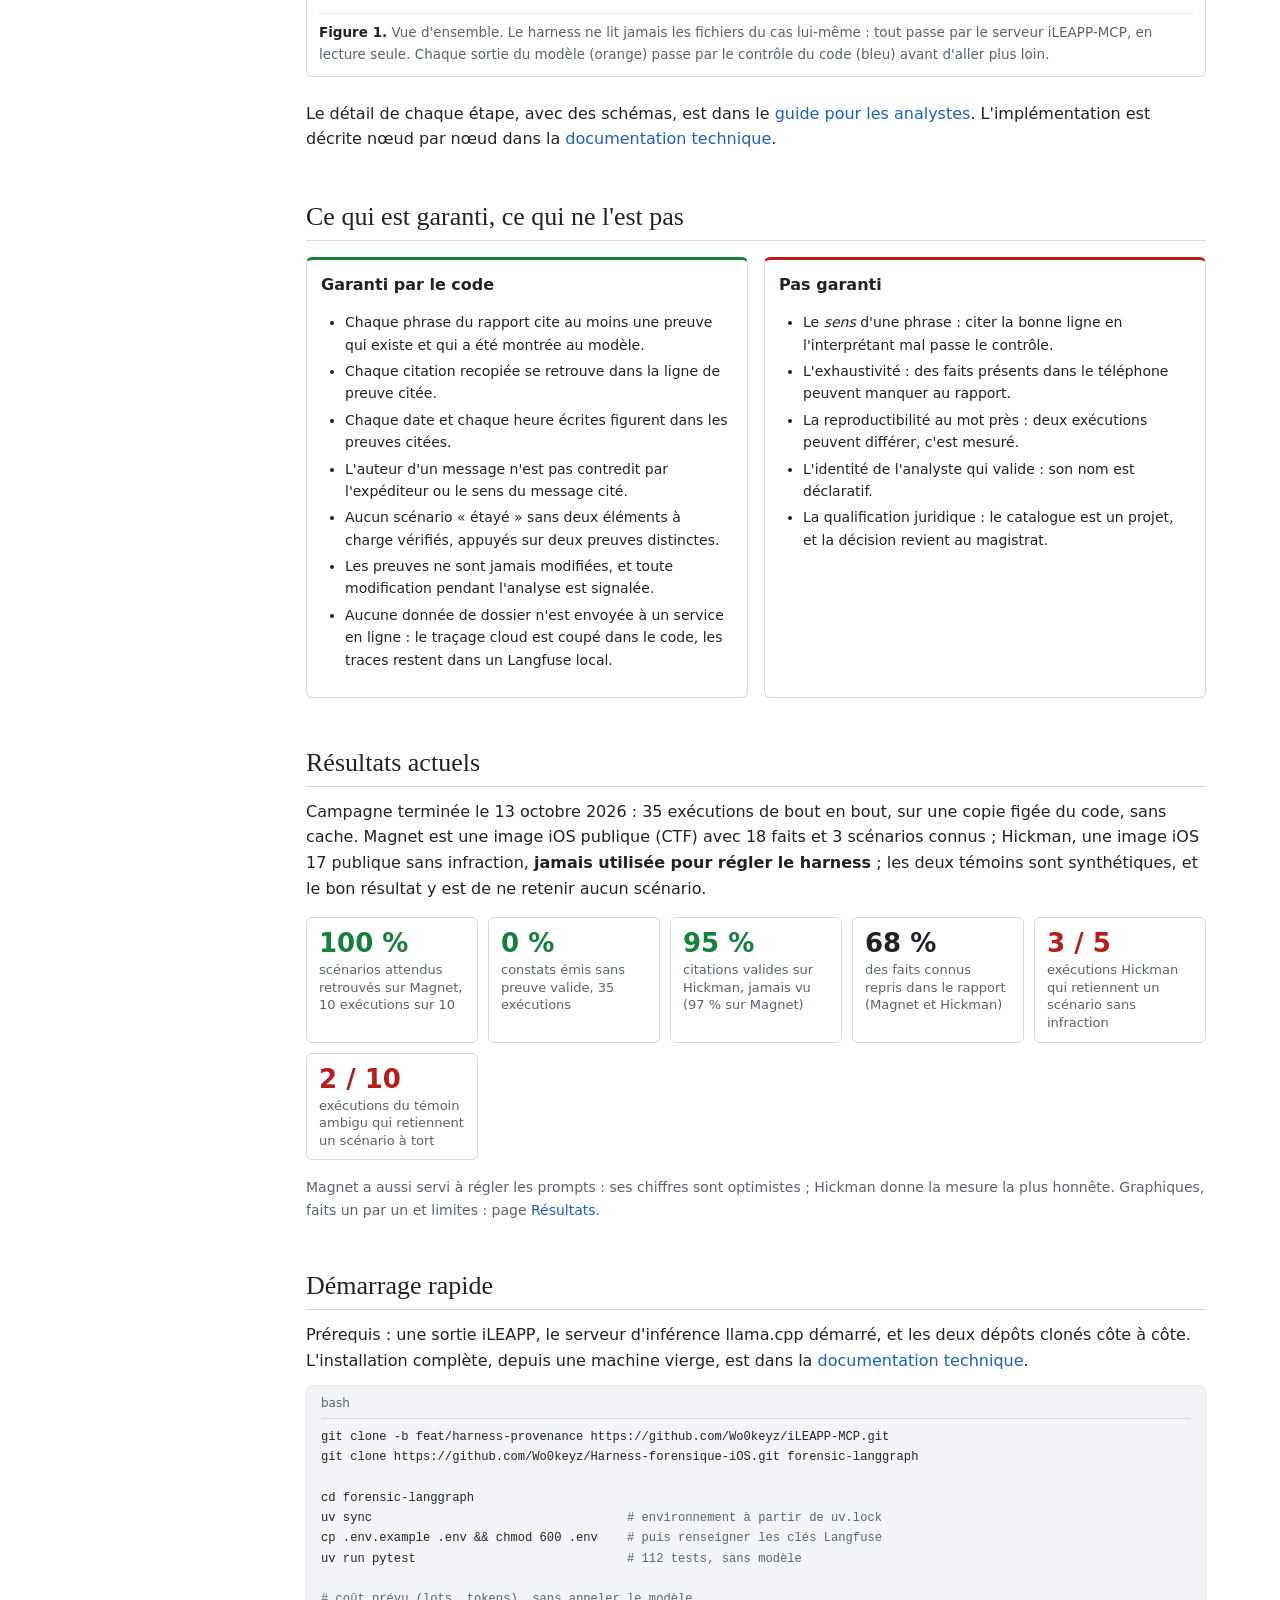
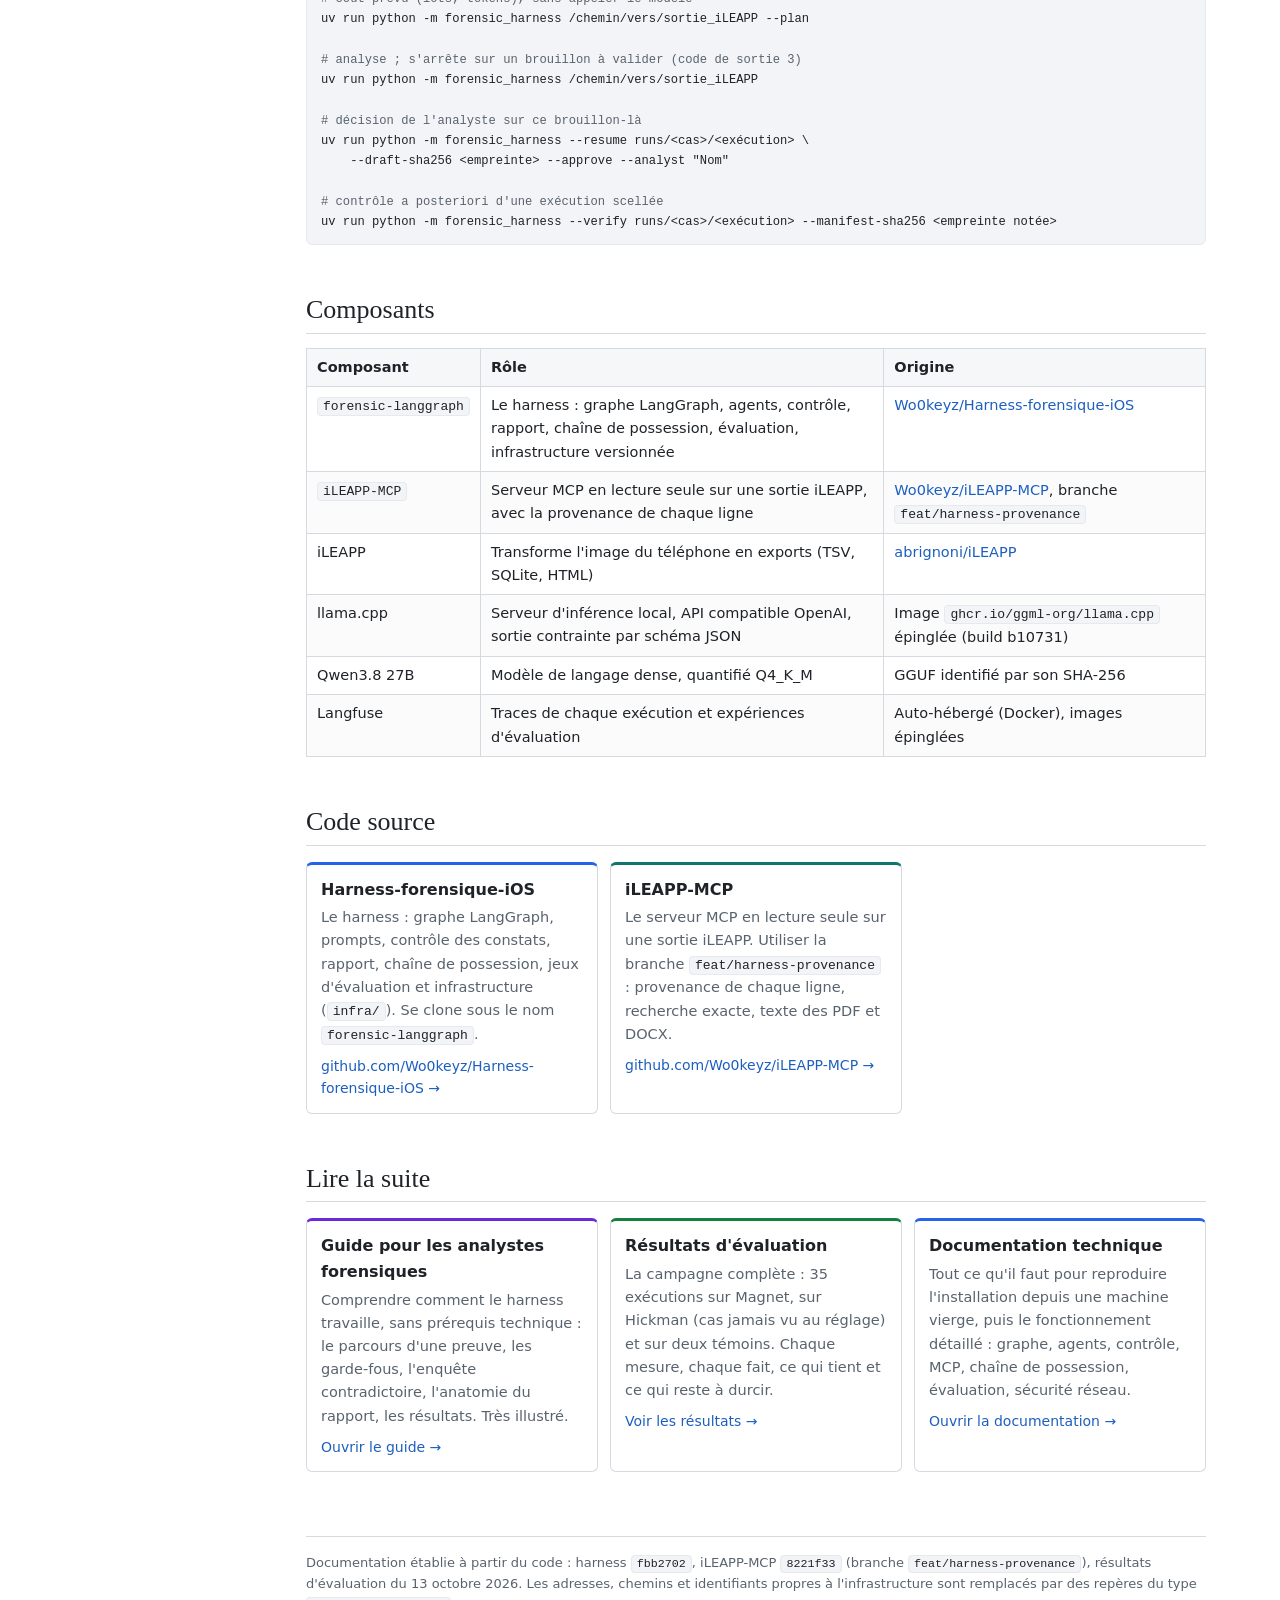
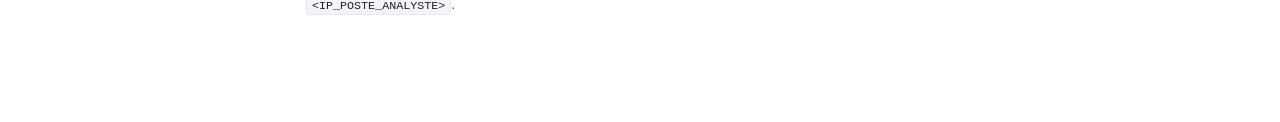
==== commit 7b865585: "Documentation : page Résultats (campagne du 13 octobre) et liens GitHub (3430a35)" ====
--- a/docs/index.html
+++ b/docs/index.html
@@ -16,6 +16,7 @@
     <nav class="tabs" aria-label="Pages">
       <a href="index.html" aria-current="page">Accueil</a>
       <a href="analystes.html">Guide analystes</a>
+      <a href="resultats.html">Résultats</a>
       <a href="technique.html">Documentation technique</a>
     </nav>
     <button class="theme-toggle" type="button">Thème sombre</button>
@@ -35,6 +36,7 @@
         <li><a href="#resultats">Résultats actuels</a></li>
         <li><a href="#demarrage">Démarrage rapide</a></li>
         <li><a href="#composants">Composants</a></li>
+        <li><a href="#code">Code source</a></li>
         <li><a href="#documentation">Lire la suite</a></li>
       </ol>
     </details>
@@ -55,8 +57,9 @@
         <tr><th>Traces</th><td>Langfuse auto-hébergé</td></tr>
         <tr><th>Réseau</th><td>100 % local, isolement Internet possible</td></tr>
         <tr><th>Droit</th><td>Catalogue suisse (CP, LStup), <em>projet</em></td></tr>
-        <tr><th>Tests</th><td>111 (pytest, sans modèle)</td></tr>
-        <tr><th>État</th><td>Prototype évalué sur 3 cas</td></tr>
+        <tr><th>Tests</th><td>112 (pytest, sans modèle)</td></tr>
+        <tr><th>État</th><td>Prototype évalué sur 4 cas, 35 exécutions</td></tr>
+        <tr><th>Code</th><td><a href="https://github.com/Wo0keyz/Harness-forensique-iOS">Harness-forensique-iOS</a>, <a href="https://github.com/Wo0keyz/iLEAPP-MCP/tree/feat/harness-provenance">iLEAPP-MCP</a></td></tr>
       </tbody>
     </table>
 
@@ -234,32 +237,35 @@
 
     <section id="resultats">
       <h2>Résultats actuels</h2>
-      <p>Évaluation <code>phase36-fixes</code> du 3 octobre 2026 : chaque cas est exécuté trois fois, sur une copie
-      figée du code, sans cache. Magnet est une image iOS publique (CTF) avec une vérité terrain de 18 faits et
-      3 scénarios ; les deux témoins sont synthétiques, et le bon résultat y est de ne retenir aucun scénario.</p>
+      <p>Campagne terminée le 13 octobre 2026 : 35 exécutions de bout en bout, sur une copie figée du code, sans
+      cache. Magnet est une image iOS publique (CTF) avec 18 faits et 3 scénarios connus ; Hickman, une image iOS 17
+      publique sans infraction, <strong>jamais utilisée pour régler le harness</strong> ; les deux témoins sont
+      synthétiques, et le bon résultat y est de ne retenir aucun scénario.</p>
       <div class="kpis">
-        <div class="kpi ok"><div class="v">100 %</div><div class="l">scénarios attendus retrouvés sur Magnet</div></div>
-        <div class="kpi ok"><div class="v">97 %</div><div class="l">citations valides sur Magnet</div></div>
-        <div class="kpi"><div class="v">82 %</div><div class="l">rappel des faits à la lecture (Magnet)</div></div>
-        <div class="kpi ok"><div class="v">0</div><div class="l">accusation inventée, toutes exécutions</div></div>
-        <div class="kpi ko"><div class="v">1 / 3</div><div class="l">passes du cas ambigu qui retiennent un scénario à tort</div></div>
-        <div class="kpi ko"><div class="v">51 %</div><div class="l">citations valides sur le cas bénin</div></div>
-      </div>
-      <p class="small muted">Magnet a aussi servi à régler les prompts : ses chiffres sont optimistes. Le cas public
-      tenu à l'écart (image iOS 17 de Joshua Hickman) n'a pas encore été évalué. Détail et graphiques :
-      <a href="analystes.html#resultats">guide analystes</a> ; tableaux complets :
-      <a href="technique.html#resultats">documentation technique</a>.</p>
+        <div class="kpi ok"><div class="v">100 %</div><div class="l">scénarios attendus retrouvés sur Magnet, 10 exécutions sur 10</div></div>
+        <div class="kpi ok"><div class="v">0 %</div><div class="l">constats émis sans preuve valide, 35 exécutions</div></div>
+        <div class="kpi ok"><div class="v">95 %</div><div class="l">citations valides sur Hickman, jamais vu (97 % sur Magnet)</div></div>
+        <div class="kpi"><div class="v">68 %</div><div class="l">des faits connus repris dans le rapport (Magnet et Hickman)</div></div>
+        <div class="kpi ko"><div class="v">3 / 5</div><div class="l">exécutions Hickman qui retiennent un scénario sans infraction</div></div>
+        <div class="kpi ko"><div class="v">2 / 10</div><div class="l">exécutions du témoin ambigu qui retiennent un scénario à tort</div></div>
+      </div>
+      <p class="small muted">Magnet a aussi servi à régler les prompts : ses chiffres sont optimistes ; Hickman donne
+      la mesure la plus honnête. Graphiques, faits un par un et limites : page
+      <a href="resultats.html">Résultats</a>.</p>
     </section>
 
     <section id="demarrage">
       <h2>Démarrage rapide</h2>
-      <p>Prérequis : une sortie iLEAPP, le serveur d'inférence llama.cpp démarré, et les deux dépôts
-      <code>forensic-langgraph</code> et <code>iLEAPP-MCP</code> clonés côte à côte. L'installation complète, depuis une
-      machine vierge, est dans la <a href="technique.html#installation">documentation technique</a>.</p>
-<pre data-title="bash"><code>cd forensic-langgraph
+      <p>Prérequis : une sortie iLEAPP, le serveur d'inférence llama.cpp démarré, et les deux dépôts clonés côte à
+      côte. L'installation complète, depuis une machine vierge, est dans la
+      <a href="technique.html#installation">documentation technique</a>.</p>
+<pre data-title="bash"><code>git clone -b feat/harness-provenance https://github.com/Wo0keyz/iLEAPP-MCP.git
+git clone https://github.com/Wo0keyz/Harness-forensique-iOS.git forensic-langgraph
+
+cd forensic-langgraph
 uv sync                                   <span class="c"># environnement à partir de uv.lock</span>
 cp .env.example .env &amp;&amp; chmod 600 .env    <span class="c"># puis renseigner les clés Langfuse</span>
-uv run pytest                             <span class="c"># 111 tests, sans modèle</span>
+uv run pytest                             <span class="c"># 112 tests, sans modèle</span>
 
 <span class="c"># coût prévu (lots, tokens), sans appeler le modèle</span>
 uv run python -m forensic_harness /chemin/vers/sortie_iLEAPP --plan
@@ -281,14 +287,32 @@
       <table>
         <thead><tr><th>Composant</th><th>Rôle</th><th>Origine</th></tr></thead>
         <tbody>
-          <tr><td><code>forensic-langgraph</code></td><td>Le harness : graphe LangGraph, agents, contrôle, rapport, chaîne de possession, évaluation, infrastructure versionnée</td><td>Dépôt du projet</td></tr>
-          <tr><td><code>iLEAPP-MCP</code></td><td>Serveur MCP en lecture seule sur une sortie iLEAPP, avec la provenance de chaque ligne</td><td><a href="https://github.com/Wo0keyz/iLEAPP-MCP">Wo0keyz/iLEAPP-MCP</a>, branche <code>feat/harness-provenance</code></td></tr>
+          <tr><td><code>forensic-langgraph</code></td><td>Le harness : graphe LangGraph, agents, contrôle, rapport, chaîne de possession, évaluation, infrastructure versionnée</td><td><a href="https://github.com/Wo0keyz/Harness-forensique-iOS">Wo0keyz/Harness-forensique-iOS</a></td></tr>
+          <tr><td><code>iLEAPP-MCP</code></td><td>Serveur MCP en lecture seule sur une sortie iLEAPP, avec la provenance de chaque ligne</td><td><a href="https://github.com/Wo0keyz/iLEAPP-MCP/tree/feat/harness-provenance">Wo0keyz/iLEAPP-MCP</a>, branche <code>feat/harness-provenance</code></td></tr>
           <tr><td>iLEAPP</td><td>Transforme l'image du téléphone en exports (TSV, SQLite, HTML)</td><td><a href="https://github.com/abrignoni/iLEAPP">abrignoni/iLEAPP</a></td></tr>
           <tr><td>llama.cpp</td><td>Serveur d'inférence local, API compatible OpenAI, sortie contrainte par schéma JSON</td><td>Image <code>ghcr.io/ggml-org/llama.cpp</code> épinglée (build b10731)</td></tr>
           <tr><td>Qwen3.8 27B</td><td>Modèle de langage dense, quantifié Q4_K_M</td><td>GGUF identifié par son SHA-256</td></tr>
           <tr><td>Langfuse</td><td>Traces de chaque exécution et expériences d'évaluation</td><td>Auto-hébergé (Docker), images épinglées</td></tr>
         </tbody>
       </table>
+      </div>
+    </section>
+
+    <section id="code">
+      <h2>Code source</h2>
+      <div class="cards">
+        <a class="card code" href="https://github.com/Wo0keyz/Harness-forensique-iOS">
+          <h3>Harness-forensique-iOS</h3>
+          <p>Le harness : graphe LangGraph, prompts, contrôle des constats, rapport, chaîne de possession, jeux
+          d'évaluation et infrastructure (<code>infra/</code>). Se clone sous le nom <code>forensic-langgraph</code>.</p>
+          <span class="go">github.com/Wo0keyz/Harness-forensique-iOS →</span>
+        </a>
+        <a class="card data" href="https://github.com/Wo0keyz/iLEAPP-MCP/tree/feat/harness-provenance">
+          <h3>iLEAPP-MCP</h3>
+          <p>Le serveur MCP en lecture seule sur une sortie iLEAPP. Utiliser la branche
+          <code>feat/harness-provenance</code> : provenance de chaque ligne, recherche exacte, texte des PDF et DOCX.</p>
+          <span class="go">github.com/Wo0keyz/iLEAPP-MCP →</span>
+        </a>
       </div>
     </section>
 
@@ -301,6 +325,12 @@
           garde-fous, l'enquête contradictoire, l'anatomie du rapport, les résultats. Très illustré.</p>
           <span class="go">Ouvrir le guide →</span>
         </a>
+        <a class="card ok" href="resultats.html">
+          <h3>Résultats d'évaluation</h3>
+          <p>La campagne complète : 35 exécutions sur Magnet, sur Hickman (cas jamais vu au réglage) et sur deux
+          témoins. Chaque mesure, chaque fait, ce qui tient et ce qui reste à durcir.</p>
+          <span class="go">Voir les résultats →</span>
+        </a>
         <a class="card code" href="technique.html">
           <h3>Documentation technique</h3>
           <p>Tout ce qu'il faut pour reproduire l'installation depuis une machine vierge, puis le fonctionnement
@@ -310,8 +340,8 @@
       </div>
     </section>
 
-    <p class="footer">Documentation établie à partir du code : harness <code>71905ce</code>, iLEAPP-MCP
-    <code>47a630f</code> (branche <code>feat/harness-provenance</code>), résultats d'évaluation du 3 octobre 2026.
+    <p class="footer">Documentation établie à partir du code : harness <code>fbb2702</code>, iLEAPP-MCP
+    <code>8221f33</code> (branche <code>feat/harness-provenance</code>), résultats d'évaluation du 13 octobre 2026.
     Les adresses, chemins et identifiants propres à l'infrastructure sont remplacés par des repères du type
     <code>&lt;IP_POSTE_ANALYSTE&gt;</code>.</p>
   </main>
--- a/docs/assets/style.css
+++ b/docs/assets/style.css
@@ -440,6 +440,17 @@
 svg .fill-data { fill: var(--c-data); }
 svg .fill-track { fill: var(--border-soft); }
 svg .fill-muted { fill: var(--svg-muted); }
+svg .fill-warn { fill: var(--c-warn); }
+/* graphiques de résultats : un point par exécution, creux pour la première série */
+svg .dot-a { fill: var(--svg-fill); stroke: var(--c-code); stroke-width: 1.8; }
+svg .dot-b { fill: var(--c-code); stroke: var(--svg-fill); stroke-width: 1; }
+svg .mean-mark { stroke: var(--text); stroke-width: 2; }
+
+/* jauge dans un tableau (taux de présence d'un fait) */
+.meter { display: inline-block; vertical-align: middle; width: 84px; height: 8px; border-radius: 4px; background: var(--border-soft); overflow: hidden; margin-right: 6px; }
+.meter > i { display: block; height: 100%; background: var(--c-ok); }
+.meter.mid > i { background: var(--c-warn); }
+.meter.low > i { background: var(--c-ko); }
 svg .grid-line { stroke: var(--border-soft); stroke-width: 1; }
 
 /* légende des couleurs */
